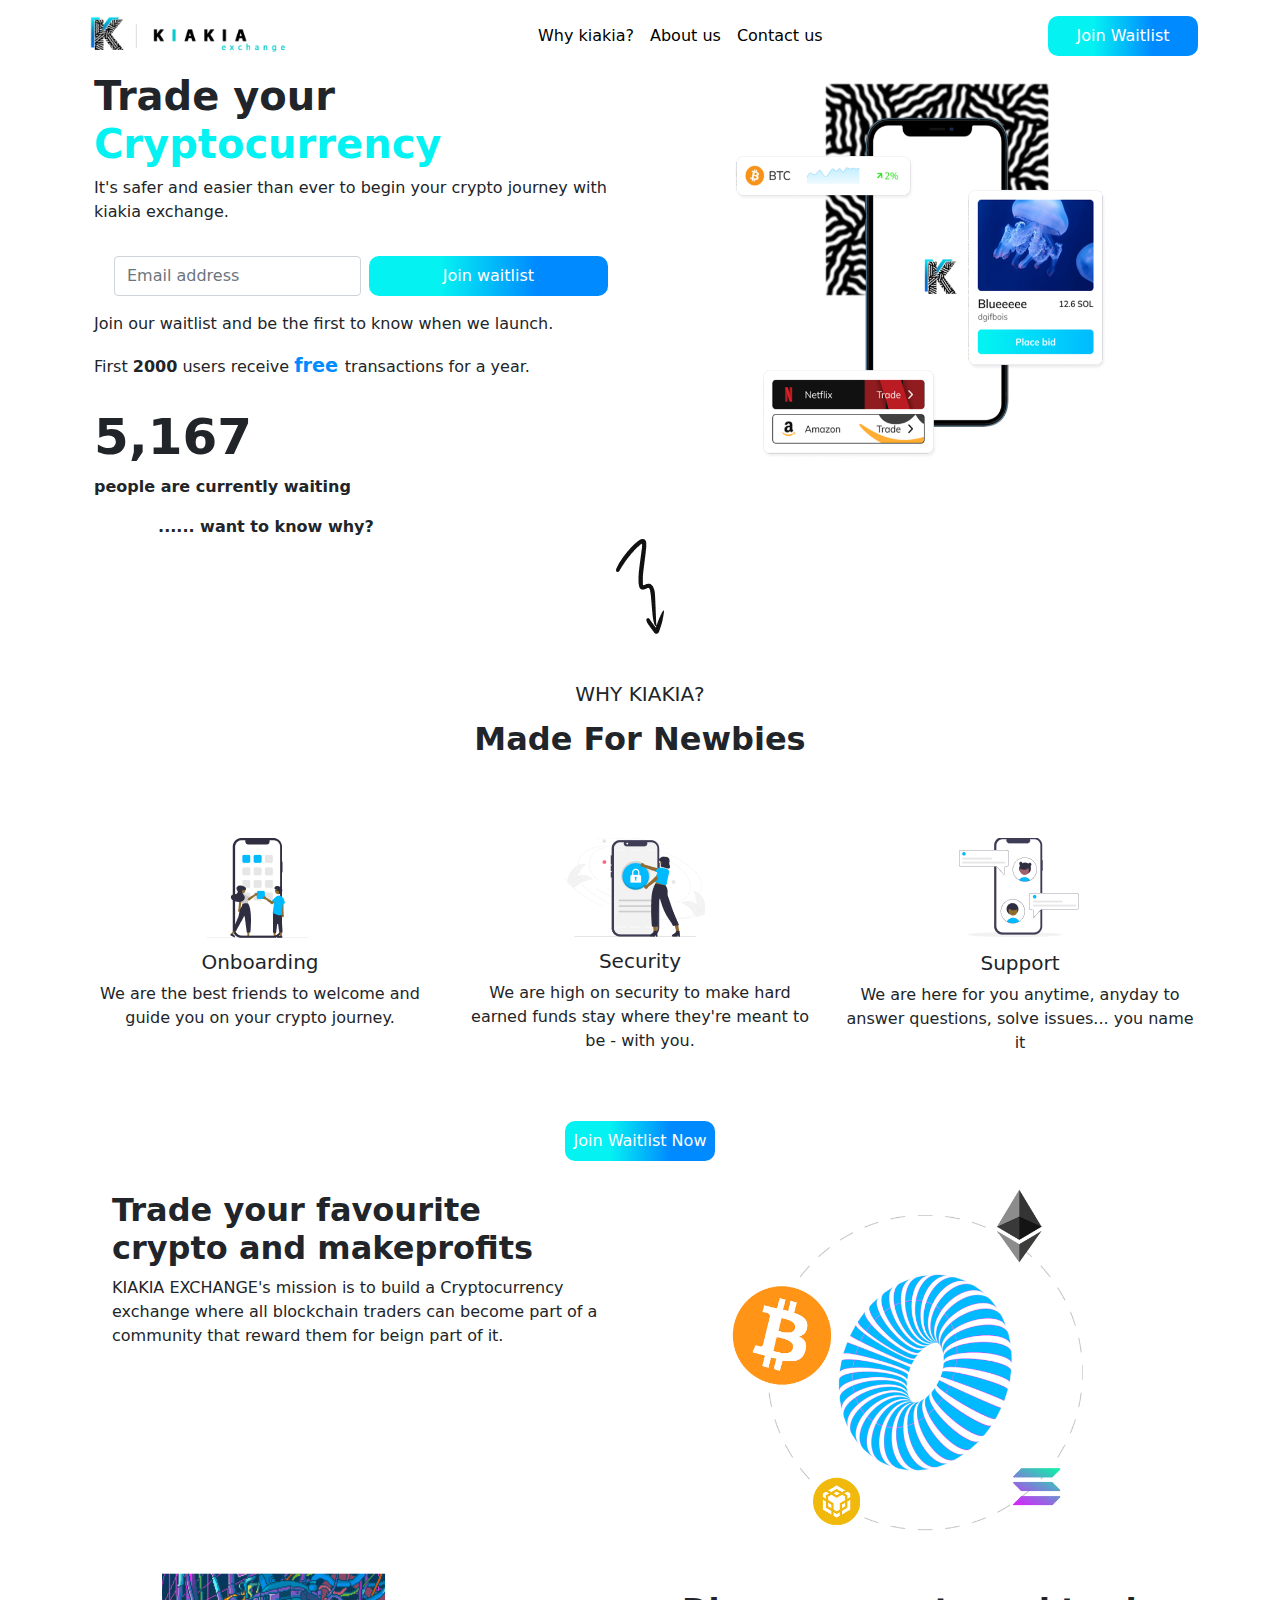
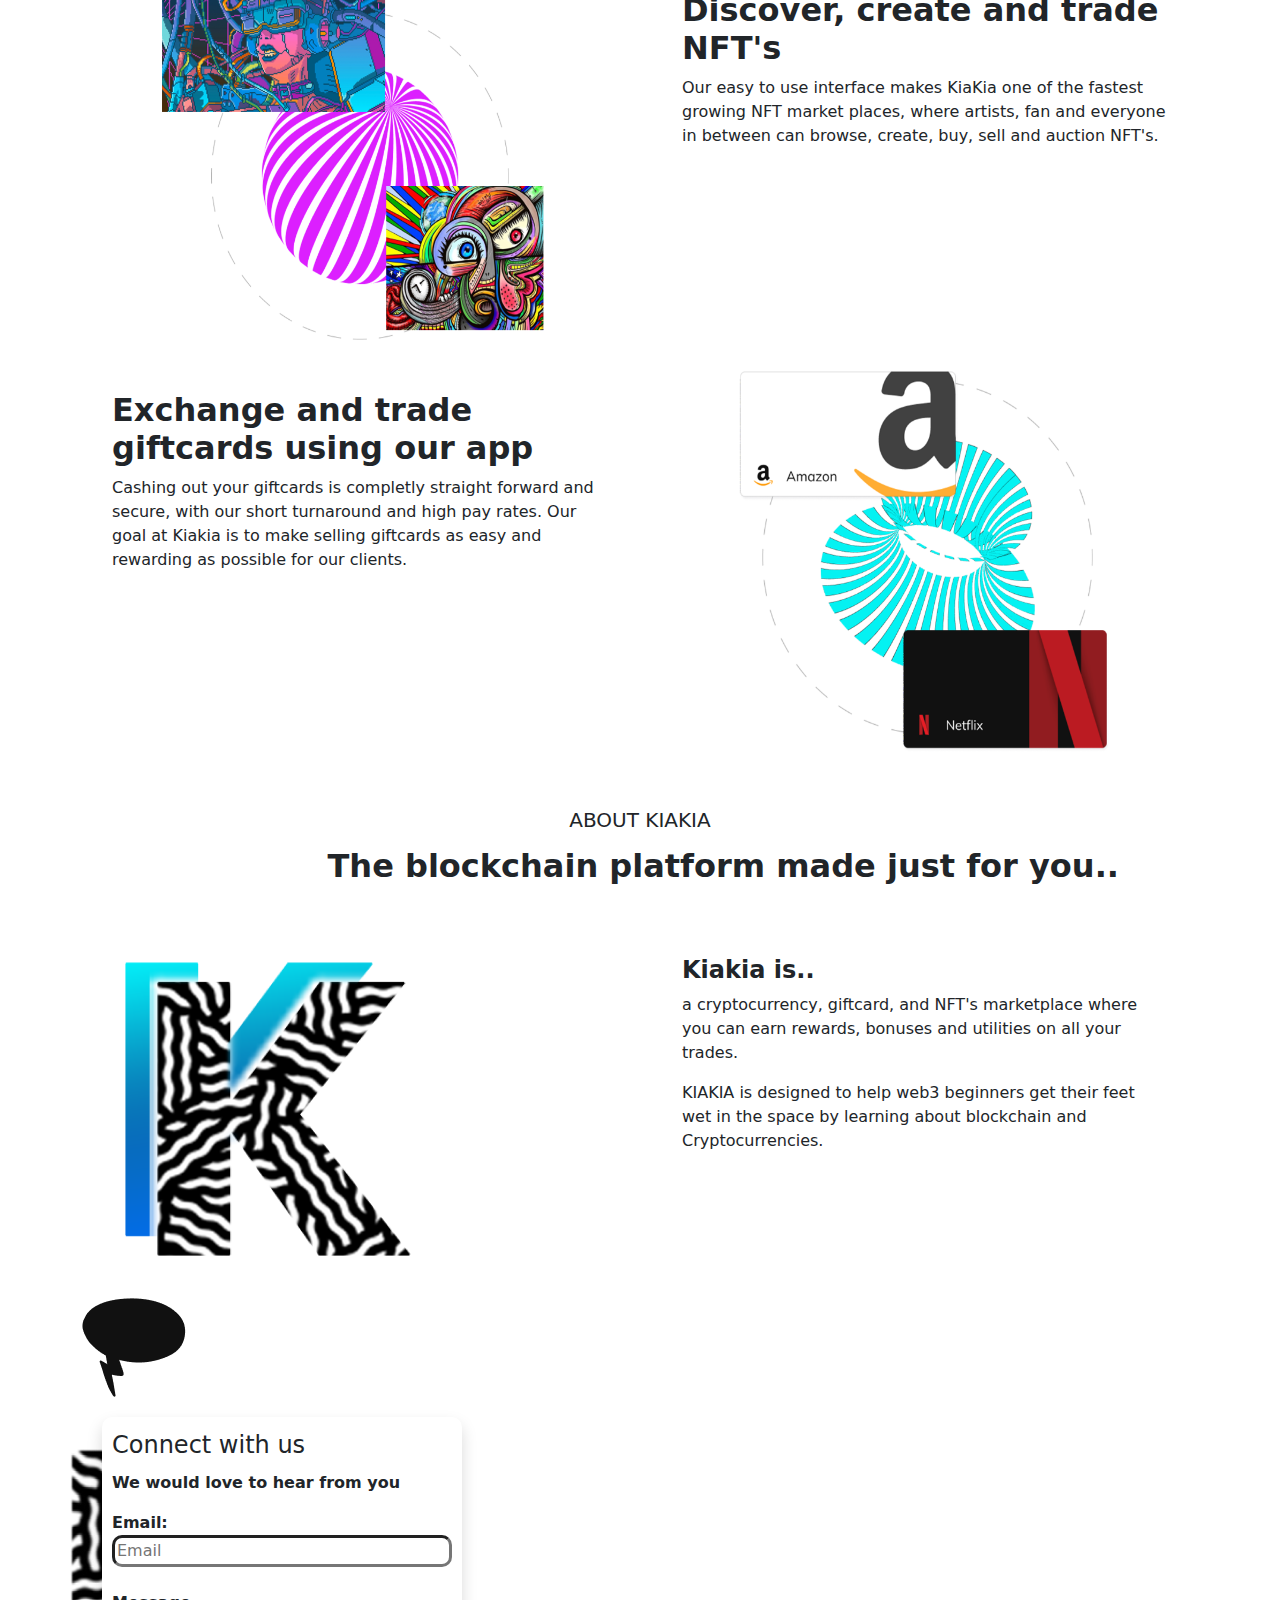
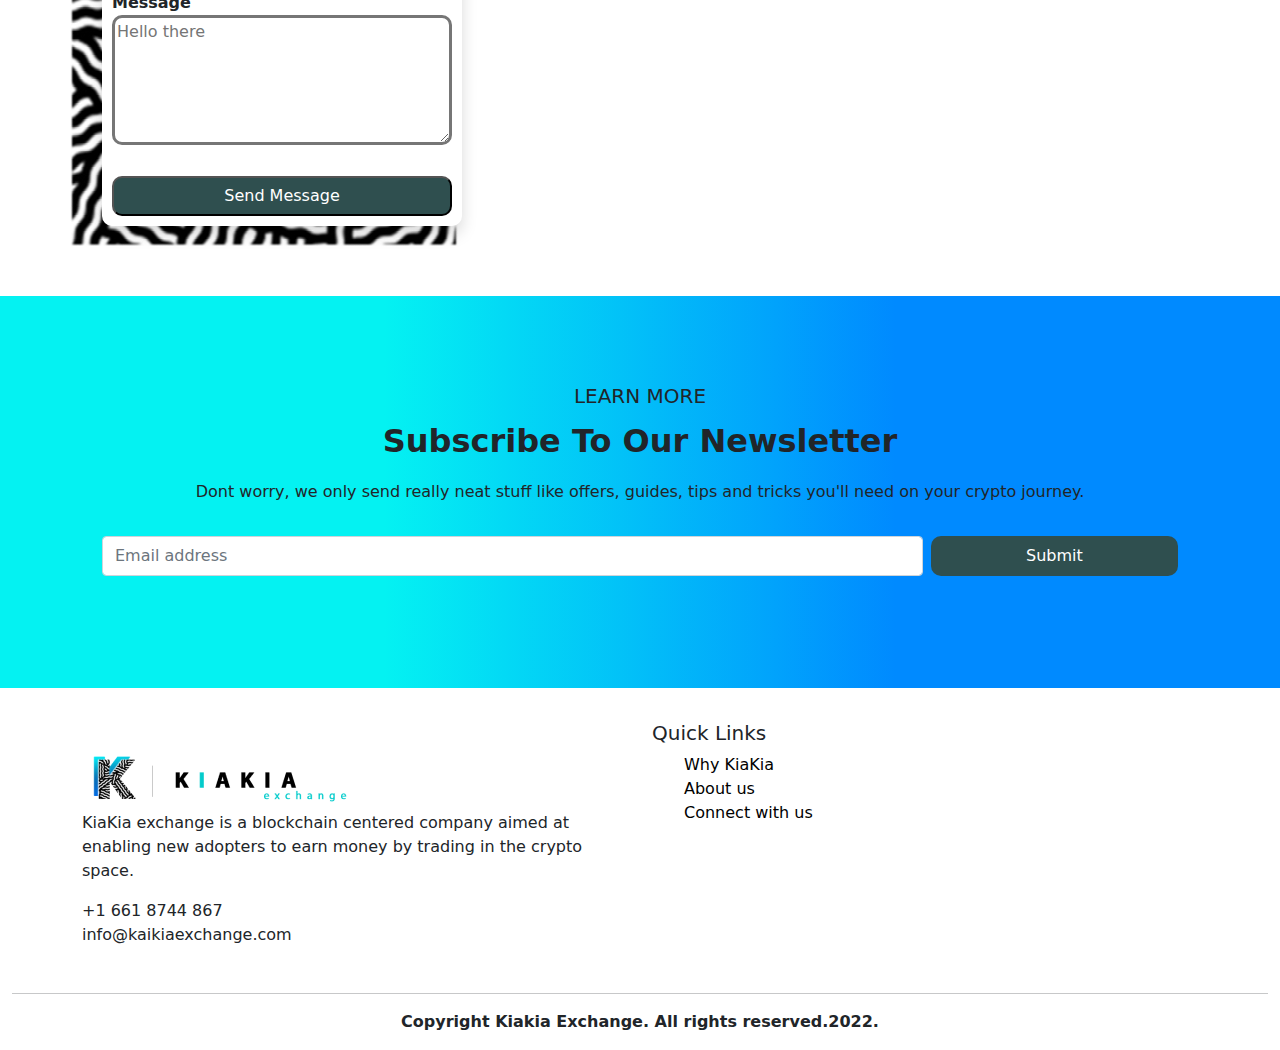
==== index.html @ a8860100 "fuckit" ====
<!DOCTYPE html>
<html>

<head>
  <!-- Basic -->
  <meta charset="utf-8" />
  <meta http-equiv="X-UA-Compatible" content="IE=edge" />
  <!-- Mobile Metas -->
  <meta name="viewport" content="width=device-width, initial-scale=1, shrink-to-fit=no" />
  <!-- Site Metas -->
  <meta name="keywords" content="" />
  <meta name="description" content="" />
  <meta name="author" content="" />
  <link rel="shortcut icon" href="img/KK2.png" type="image/x-icon">
    <title>KiaKia</title>
       <link rel="stylesheet" href="css/style.css">
       <link rel="stylesheet" href="fonts/flaticon/font/flaticon.css">
       <link rel="stylesheet" href="css/bootstrap.css">
       <link rel="stylesheet" href="http://www.w3.org/2000/svg">
</head>
<body>
  <!-- Navbar Start -->
  <header class="header_section">
    <div class="container">
      <nav class="navbar navbar-expand-lg custom_nav-container ">
        <a class="navbar-brand " href="index.html">
          <img src="img/KIAKIA 2 2.png" height="46" alt="kiakia">
        </a>

        <button class="navbar-toggler" type="button" data-toggle="collapse" data-target="#navbarSupportedContent" aria-controls="navbarSupportedContent" aria-expanded="false" aria-label="Toggle navigation">
          <div class="na"> </div>
          <div class="na"> </div>
          <div class="na"> </div>
        </button>

        <div class="collapse navbar-collapse" id="navbarSupportedContent">
          <div class="navbar-nav font-weight-bold mx-auto py-0">
            <ul class="navbar-nav">
              <li class="nav-item">
                <a class="nav-link" style="color: black;" href="#why">Why kiakia? </a>
              </li>
              <li class="nav-item">
                <a class="nav-link" style="color: black;" href="#about"> About us</a>
              </li>
              <li class="nav-item">
                <a class="nav-link" style="color: black;" href="#Contact">Contact us</a>
              </li>
            </ul>
          </div class="nav-item">
          <input type="button" class="butto" value="Join Waitlist">
      </div>
          </div>
        </div>
      </nav>
    </div>
  </header>
  <!-- Navbar End -->
  <!--Homepage start-->
  <section class="homepage container">
    <div class="container  ">
      <div class="row">
        <div class="col-lg-6">
          <div class="">
              <h1><b>
                Trade your </br><span> </span>
              </b></h1>
            <p>
                It's safer and easier than ever to begin your crypto journey with kiakia exchange.
            </p>
            <div>
              <form class="d-flex">
                <input class="form-control me-2" type="email" placeholder="Email address" aria-label="Search"></br>
                <button class="button" type="submit">Join waitlist</button>
              </form>
              <p>Join our waitlist and be the first to know when we launch.</p>
            </div>
            <div>
            First <b>2000</b> users receive <b style="color:#008aff; font-size: larger;">free </b>transactions for a year.
            </div>
            <h1 class="num">
            <b>5,167</b>
            </h1>
            <p>
            <b>people are currently waiting</b>
            </p>
            <div class="why"><b>...... want to know why?</b></div>
          </div>
        </div>
        <div class="col-lg-6">
          <div class="img-box">
            <img src="img/slow burn 11.png" style="height: 400px; width: 400px;" class="burn" alt="">
          </div>
        </div>
      </div>
    </div>
  </section>
  <!--Homepage end-->
  <!--About us start-->
  <section class="about container" id="why">
      <img src="img/Vector.png" class="arrow" alt="">
      <div class="question">
          WHY KIAKIA?
      </div>
      <h2 class="answer"><b>Made For Newbies</b></h2>
          <div class="row">
            <div class="col-md-6 col-lg-4 mx-auto">
              <div class="box ">
                <div class="">
                  <img src="img/Frame 50.png" class="phones" alt="">
                </div>
                <div class="detail-box">
                  <h5>
                    Onboarding
                  </h5>
                  <p>
                   We are the best friends to welcome and guide you on your crypto journey.
                  </p>
                </div>
              </div>
            </div>
            <div class="col-md-6 col-lg-4 mx-auto">
              <div class="box ">
                <div class="">
                  <img src="img/Frame 51.png" class="phone" alt="">
                </div>
                <div class="detail-box">
                  <h5>
                   Security
                  </h5>
                  <p>
                   We are high on security to make hard earned funds stay where they're meant to be - with you.
                  </p>
                </div>
              </div>
            </div>
            <div class="col-md-6 col-lg-4 mx-auto">
              <div class="box ">
                <div class="">
                  <img src="img/Frame 52.png" class="phones" alt="">
                </div>
                <div class="detail-box">
                  <h5>
                   Support
                  </h5>
                  <p>
                    We are here for you anytime, anyday to answer questions, solve issues... you name it 
                  </p>
                </div>
              </div>
            </div>
          </div>
      <div class="join-btn">
         <button class="butto">Join Waitlist Now</button>
      </div>
  </section>
  <!--About us start-->
  <!--Trade start-->
  <section class="trade container">
    <div class="row">
      <div class="col-md-6">
        <div class="burnt">
          <h2><b>Trade your favourite crypto and makeprofits</b></h2>
          <p>KIAKIA EXCHANGE's mission is to build a Cryptocurrency exchange where all blockchain traders can become part of a community that reward them for beign part of it.</p>
        </div>
      </div>
      <div class=" col-md-6 ">
        <div class="">
          <img src="img/slow burn 2.png" class="burn" alt="">
      </div>
    </div>
  </section>
  <!--Trade start-->
  <section class="trade container" id="About">
    <div class="row">
      <div class=" col-md-6">
        <div class="img-box">
          <img src="img/slow burn 3.png" class="burn" alt="">
        </div>
      </div>
      <div class=" col-md-6">
        <div class="burnt">
          <h2>
            <b>Discover, create and trade NFT's</b>
          </h2>
            <p>
              Our easy to use interface makes KiaKia one of the fastest growing NFT market places, where artists, fan and everyone in between can browse, create, buy, sell and auction NFT's.
            </p>
        </div>
      </div>
    </div>
  </section>
  <!--Trade stop-->
  <!--2nd trade start-->
  <section class="trade container">
    <div class="row">
      <div class="col-md-6 ">
        <div class="burnt"> 
          <h2><b>Exchange and trade giftcards using our app</b></h2>
          <p>Cashing out your giftcards is completly straight forward and secure, with our short turnaround and high pay rates. Our goal at Kiakia is to make selling giftcards as easy and rewarding as possible for our clients.</p>
        </div>
    </div>
    <div class=" col-md-6">
      <div class="img-box">
        <img src="img/slow burn 4.png" class="burn" alt="">
      </div>
    </div>
  </section>
  <!--2nd trade stop-->
  <!--2 About start-->
  <section class="about container" id="about">
      <div class="question">
          ABOUT KIAKIA
      </div>
      <h2 class="answer1"><b>The blockchain platform made just for you..</b></h2>
      <div class="row pic">
        <div class=" col-md-6">
          <div class="img-box">
            <img src="img/KIAKIA 3 1.png" alt="">
          </div>
        </div>
        <div class=" col-md-6">
          <div class="burnt">
            <div class="heading_container">
              <h4>
                <b>Kiakia is..</b>
              </h4>
            </div>
            <p>
             a cryptocurrency, giftcard, and NFT's marketplace where you can earn rewards, bonuses and utilities on all your trades.
            </p>
            <p>
              KIAKIA is designed to help web3 beginners get their feet wet in the space by learning about blockchain and Cryptocurrencies.
            </p>
          </div>
        </div>
    </div>
  </section>
  <!--2 About stop-->
  <!--partners start-->
  </section>
  <!--partners stop-->
  <!--register start-->
  <section class="about container">
    <img src="img/Vector (4).png" alt="">
    <div class="row">
    <div class="form col-md-6">
      <form action="" class="contain shadow"  method="get">
        <fieldset>
          <legend>Connect with us</legend>
          <p><b>We would love to hear from you</b></p>
          <label for="Email"><b>Email:</b></label></br>
          <input type="email" placeholder="Email"><br><br>
          <label for="message"><b>Message</b></label></br>
          <textarea name="" placeholder="Hello there" id="" cols="30" rows="5"></textarea><br><br>
          <button type="submit" class="btnn">Send Message</button>
        </fieldset>
      </form>
    </div>
  </div>
  </section>
  <!--register stop-->
  <!-- learn more start -->
  <section class="learn">
    <div class="container">
      <div class="question">
        LEARN MORE
      </div>
      <h2 class="answer2"><b>Subscribe To Our Newsletter</b></h2>
      <p class="answer2">Dont worry, we only send really neat stuff like offers, guides, tips and tricks you'll need on your crypto journey. </p>
      <form class="d-flex">
        <input class="form-control me-2" type="email" placeholder="Email address" aria-label="Search">
        <button class="buttn" type="submit">Submit</button>
      </form><br>&nbsp;<br>&nbsp;<br>&nbsp;<br>
    </div>
  </section>
  <!-- learn more stop -->
  <!-- footer start -->
  <section class="about container" id="contact">
    <div class="row pic">
      <div class="col-md-6 burnt">
        <div>
          <img src="img/KIAKIA 2 2.png" alt="">
        </div>
        <p>
          KiaKia exchange is a blockchain centered company aimed at enabling new adopters to earn money by trading in the crypto space. 
        </p>
        <div class="contact_nav">
          <div>
            <i class="fa fa-phone" aria-hidden="true"></i>
            +1 661 8744 867
          </div>
          <div>
            <i class="fa fa-envelope" aria-hidden="true"></i>
            info@kaikiaexchange.com
          </div>   
        </div>
      </div>
      <div class="col-md-6">
        <h5>Quick Links</h5>
        <ul style="list-style-type:none;" >
          <li><a href="#why" style="color: black; text-decoration:none;">Why KiaKia</a></li>
          <li><a href="#about"style="color: black; text-decoration:none;">About us</a></li>
          <li><a href="#contact"style="color: black; text-decoration:none;">Connect with us</a></li>
        </ul>
        <div class="social_box">
          <a href="https://instagram.com/kiakiaexchange?igshid=YmMyMTA2M2Y=">
            <i class="fa fa-instagram" aria-hidden="true"></i>
          </a>
          <a href="https://twitter.com/kiakiaexchange?t=NP9sH1aq3BWQOJRg7xhEQ&s=08">
            <i class="fa fa-twitter" aria-hidden="true"></i>
          </a>
        </div>

      </div>
    </div>
  </section>
  <!-- footer stop -->
  <!-- end start -->
  <section class="container-fluid footer_section">
    <hr>
    <p class="foot"><b>Copyright Kiakia Exchange. All rights reserved.2022.</b></p>
  </section>
  <!-- end stop -->
  <!-- jQery -->
  <script type="text/javascript" src="js/jquery-3.4.1.min.js"></script>
  <!-- bootstrap js -->
  <script type="text/javascript" src="js/bootstrap.js"></script>
  <!-- custom js -->
  <script type="text/javascript" src="js/custom.js"></script><script src="https://apps.elfsight.com/p/platform.js" defer></script>
  <div class="elfsight-app-7509a3c0-3e7f-416a-9f14-fbac5e58267f"></div>
</body>
</html>
---- css/style.css ----
.button{
	background-image: linear-gradient(to left, #008aff 30%, #04f2f2 70%);
	color: white;
	width: 250px;
	height: 40px;
    border-radius: 10px;
    border: 0ch;
    width: 100%;
}
.butto{
    background-image: linear-gradient(to left, #008aff 30%, #04f2f2 70%);
	color: white;
	width: 150px;
	height: 40px;
    border-radius: 10px;
    border: 0ch;
}
.input[type=text]{
width: 100%;
padding: auto;
margin: 8px 0;
box-sizing: border-box;
}
.homepage{
padding-top: 5%;
}
.page{
   padding-left: 40%;
}
.why{
   padding-left: 12%;
}
.num{
    padding-top: 5%;
    font-size: 50px;
}
/**About**/
.arrow{
    display: block;
    margin-left: auto;
    margin-right: auto;
}
.question{
    text-align: center;
    padding-top: 4%;
    font-size: 20px;
}
.answer{
    text-align: center;
    padding-top: 1%;
}
.pic{
    padding-top: 3%;
}
.button-now{
    background-image: linear-gradient(to left, #008aff 30%, #04f2f2 70%);
    color: white;
    width: 350px;
    height: 50px;
    border-radius: 10px;
    border: 0ch;
    padding-left: 35%;
}
.trade{
    padding-top: 5%;
}
.answer1{
    padding-left: 22%;
    padding-top: 1%;
}
.box{
    padding-top: 20%;
}
.answer2{
    padding-top: 1%;
    text-align: center;
}
.form{
    background-image: url(../img/KIAKIA\ pattern\ 2.png);
    background-position:left;
    background-repeat:no-repeat ;
    box-sizing: border-box;
    position: relative;
    border-radius: 20px;
    padding-bottom: 50px;
}
.contain{
    margin: 20px;
    padding: 10px;
    background-color: white;
    border-radius: 10px;
    height: auto;
    width: 360px;
    margin-right: 5px;
}
input,textarea{
    width: 100%;
    border-width: medium;
    border-radius: 10px;
}
.btnn{
    background-color:darkslategray;
    color: white;
    cursor: pointer;
    border-radius: 10px;
    width: 100%;
    height: 40px;
}
.img-box{
    width: 100%;
}
.buttn{
    background-color:darkslategray;
	color: white;
	width: 30%;
	height: 40px;
    border-radius: 10px;
    border: 0ch;
}
.shift{
    margin-top: 70px;
}
.learn{
    background-image: linear-gradient(to left, #008aff 30%, #04f2f2 70%);
}
.d-flex{
    color: white;
    padding: 16px 20px;
    border: none;
    cursor: pointer;
    border-radius: 10px;
    vertical-align: middle;
}
.fle{
 width: 50%;  
 border-radius: 10px;
 border: black;
 padding: 16px 20px;
 display: block;
margin-left: auto;
margin-right: auto;
}
.burn{
display: block;
margin-left: auto;
margin-right: auto;
width: 400px;
height: 400px;
}
.phone{
    display: block;
margin-left: auto;
margin-right: auto;
}
.phones{
    display: block;
margin-left: auto;
margin-right: auto;
}
.detail-box{
    text-align: center;
}
.join-btn{
    text-align: center;
    padding-top: 50px;
}
.burnt{
   margin: auto;
   width: 100%;
   padding: 30px;
   padding: auto;
}
.burn{
    display: block;
    margin-left: auto;
    margin-right: auto;
}
.learn{
    padding-top: 40px;
}
.foot{
    text-align: center;
}
.icon{
    width: 100%;
    display: -webkit-box;
    display: -ms-flexbox;
    display: flex;
    margin-top: 25px;
}
span::before{
    content: "Cryptocurrency";
    animation: animate infinite 5s;
    color:#04f2f2
}
@keyframes animate{
    0%{
        content: "Cryptocurrency";
    }
    50%{
        content: "Giftcards";
    }
    75%{
        content: "NFTs";
    }
}
body{
    background-color: white;
    color: black;
}
.dark-mode{
    background-color: black;
    color: white;
}
.nav-item{
    text-align: center;
    display: block;
    margin-left: auto;
    margin-right: auto;
}
.na{
    width: 35px;
    height: 5px;
    background-color: #008aff;
    margin: 6px 0;
}
.nav-item .button{
    display: block;
    margin-left: auto;
    margin-right: auto;
}
.container{
    padding: 0px;
}
---- fonts/flaticon/font/flaticon.css ----
@font-face {
  font-family: "Flaticon";
  src: url("./Flaticon.eot");
  src: url("./Flaticon.eot?#iefix") format("embedded-opentype"),
       url("./Flaticon.woff2") format("woff2"),
       url("./Flaticon.woff") format("woff"),
       url("./Flaticon.ttf") format("truetype"),
       url("./Flaticon.svg#Flaticon") format("svg");
  font-weight: normal;
  font-style: normal;
}

@media screen and (-webkit-min-device-pixel-ratio:0) {
  @font-face {
    font-family: "Flaticon";
    src: url("./Flaticon.svg#Flaticon") format("svg");
  }
}

[class^="flaticon-"]:before, [class*=" flaticon-"]:before,
[class^="flaticon-"]:after, [class*=" flaticon-"]:after {   
  font-family: Flaticon;
        font-size: 20px;
font-style: normal;
margin-left: 20px;
}

.flaticon-001-swing:before { content: "\f100"; }
.flaticon-002-bricks:before { content: "\f101"; }
.flaticon-003-feeding-bottle:before { content: "\f102"; }
.flaticon-004-balloons:before { content: "\f103"; }
.flaticon-005-marker:before { content: "\f104"; }
.flaticon-006-spinning-top:before { content: "\f105"; }
.flaticon-007-sandbox:before { content: "\f106"; }
.flaticon-008-tambourine:before { content: "\f107"; }
.flaticon-009-bib:before { content: "\f108"; }
.flaticon-010-slide:before { content: "\f109"; }
.flaticon-011-mat:before { content: "\f10a"; }
.flaticon-012-kite:before { content: "\f10b"; }
.flaticon-013-brush:before { content: "\f10c"; }
.flaticon-014-blackboard:before { content: "\f10d"; }
.flaticon-015-potty:before { content: "\f10e"; }
.flaticon-016-apple:before { content: "\f10f"; }
.flaticon-017-toy-car:before { content: "\f110"; }
.flaticon-018-ball:before { content: "\f111"; }
.flaticon-019-pencil:before { content: "\f112"; }
.flaticon-020-rattle:before { content: "\f113"; }
.flaticon-021-juice-box:before { content: "\f114"; }
.flaticon-022-drum:before { content: "\f115"; }
.flaticon-023-girl:before { content: "\f116"; }
.flaticon-024-shape-toy:before { content: "\f117"; }
.flaticon-025-sandwich:before { content: "\f118"; }
.flaticon-026-paper-boat:before { content: "\f119"; }
.flaticon-027-xylophone:before { content: "\f11a"; }
.flaticon-028-kindergarten:before { content: "\f11b"; }
.flaticon-029-clock:before { content: "\f11c"; }
.flaticon-030-crayons:before { content: "\f11d"; }
.flaticon-031-bell:before { content: "\f11e"; }
.flaticon-032-book:before { content: "\f11f"; }
.flaticon-033-blocks:before { content: "\f120"; }
.flaticon-034-popsicle:before { content: "\f121"; }
.flaticon-035-table:before { content: "\f122"; }
.flaticon-036-boy:before { content: "\f123"; }
.flaticon-037-toys:before { content: "\f124"; }
.flaticon-038-locker:before { content: "\f125"; }
.flaticon-039-seesaw:before { content: "\f126"; }
.flaticon-040-puzzle:before { content: "\f127"; }
.flaticon-041-abacus:before { content: "\f128"; }
.flaticon-042-synthesizer:before { content: "\f129"; }
.flaticon-043-teddy-bear:before { content: "\f12a"; }
.flaticon-044-scissors:before { content: "\f12b"; }
.flaticon-045-cookies:before { content: "\f12c"; }
.flaticon-046-bucket:before { content: "\f12d"; }
.flaticon-047-backpack:before { content: "\f12e"; }
.flaticon-048-paper-plane:before { content: "\f12f"; }
.flaticon-049-cutlery:before { content: "\f130"; }
.flaticon-050-fence:before { content: "\f131"; }
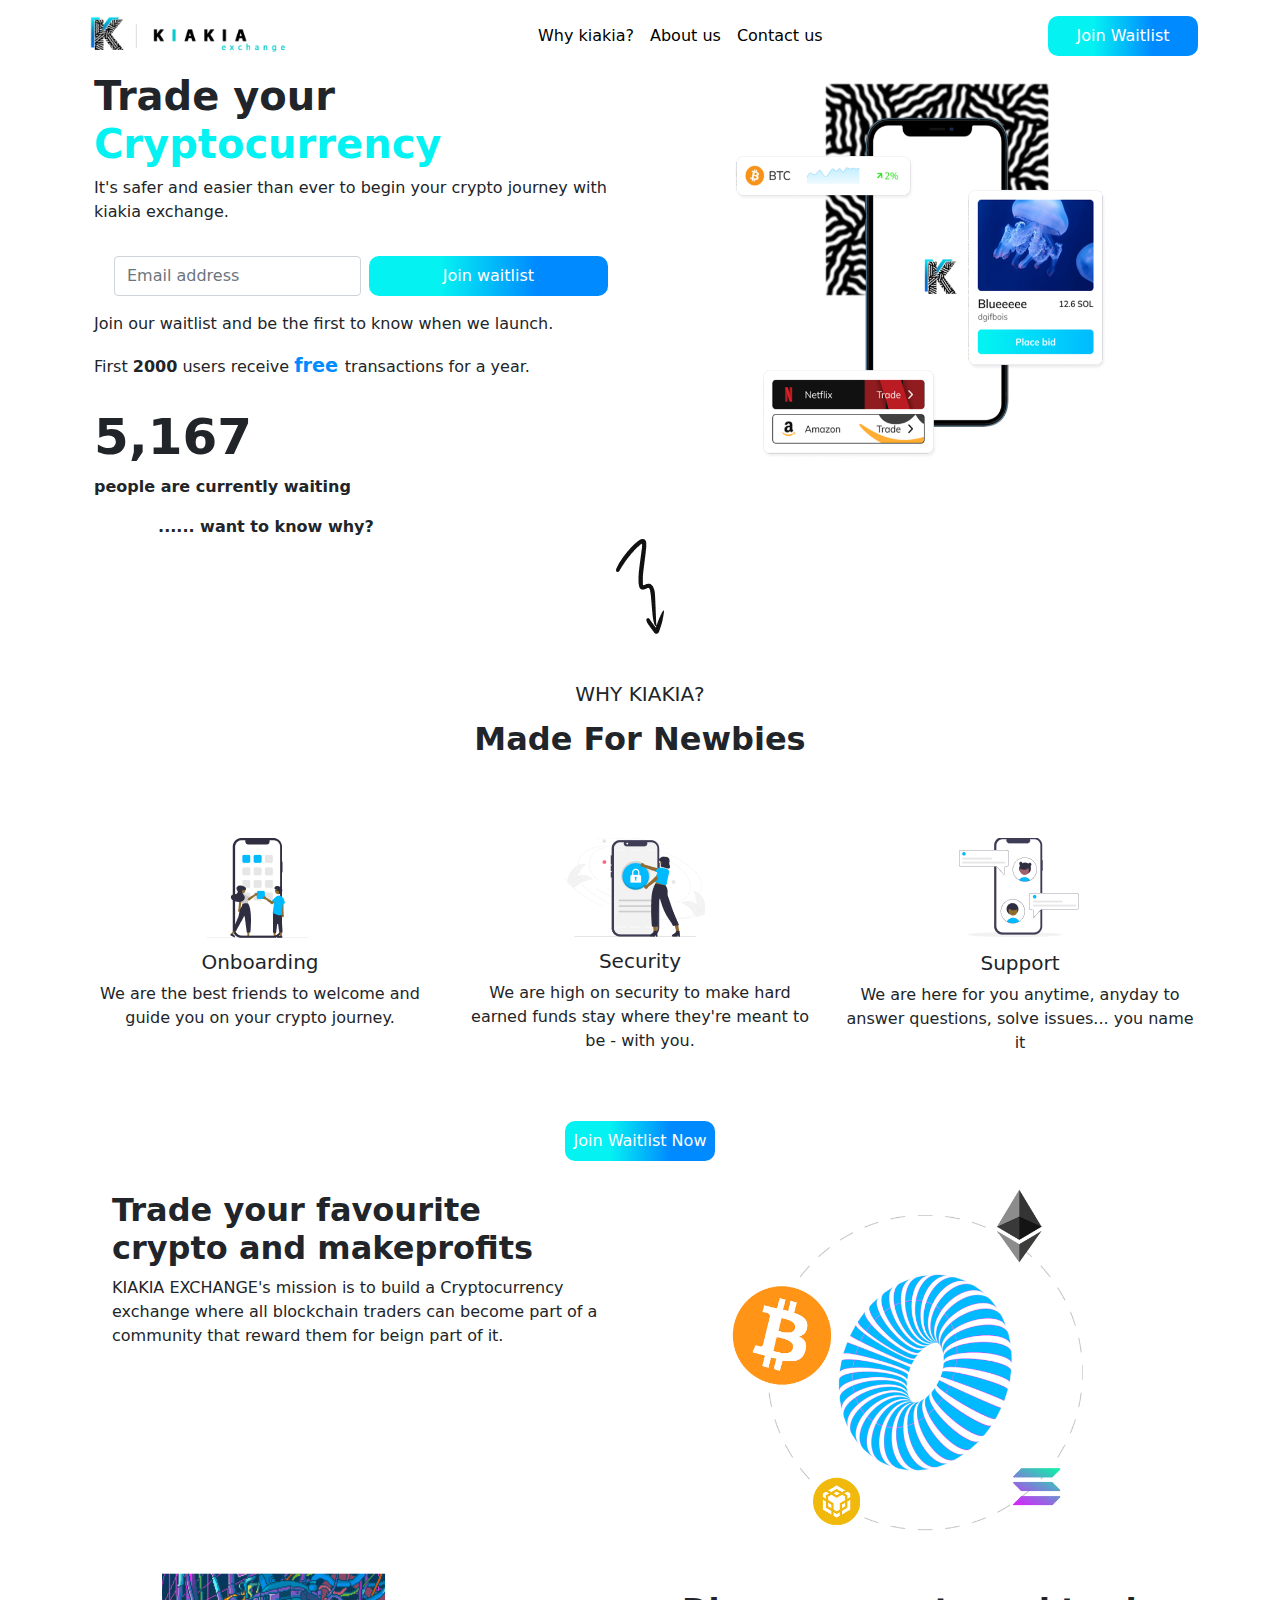
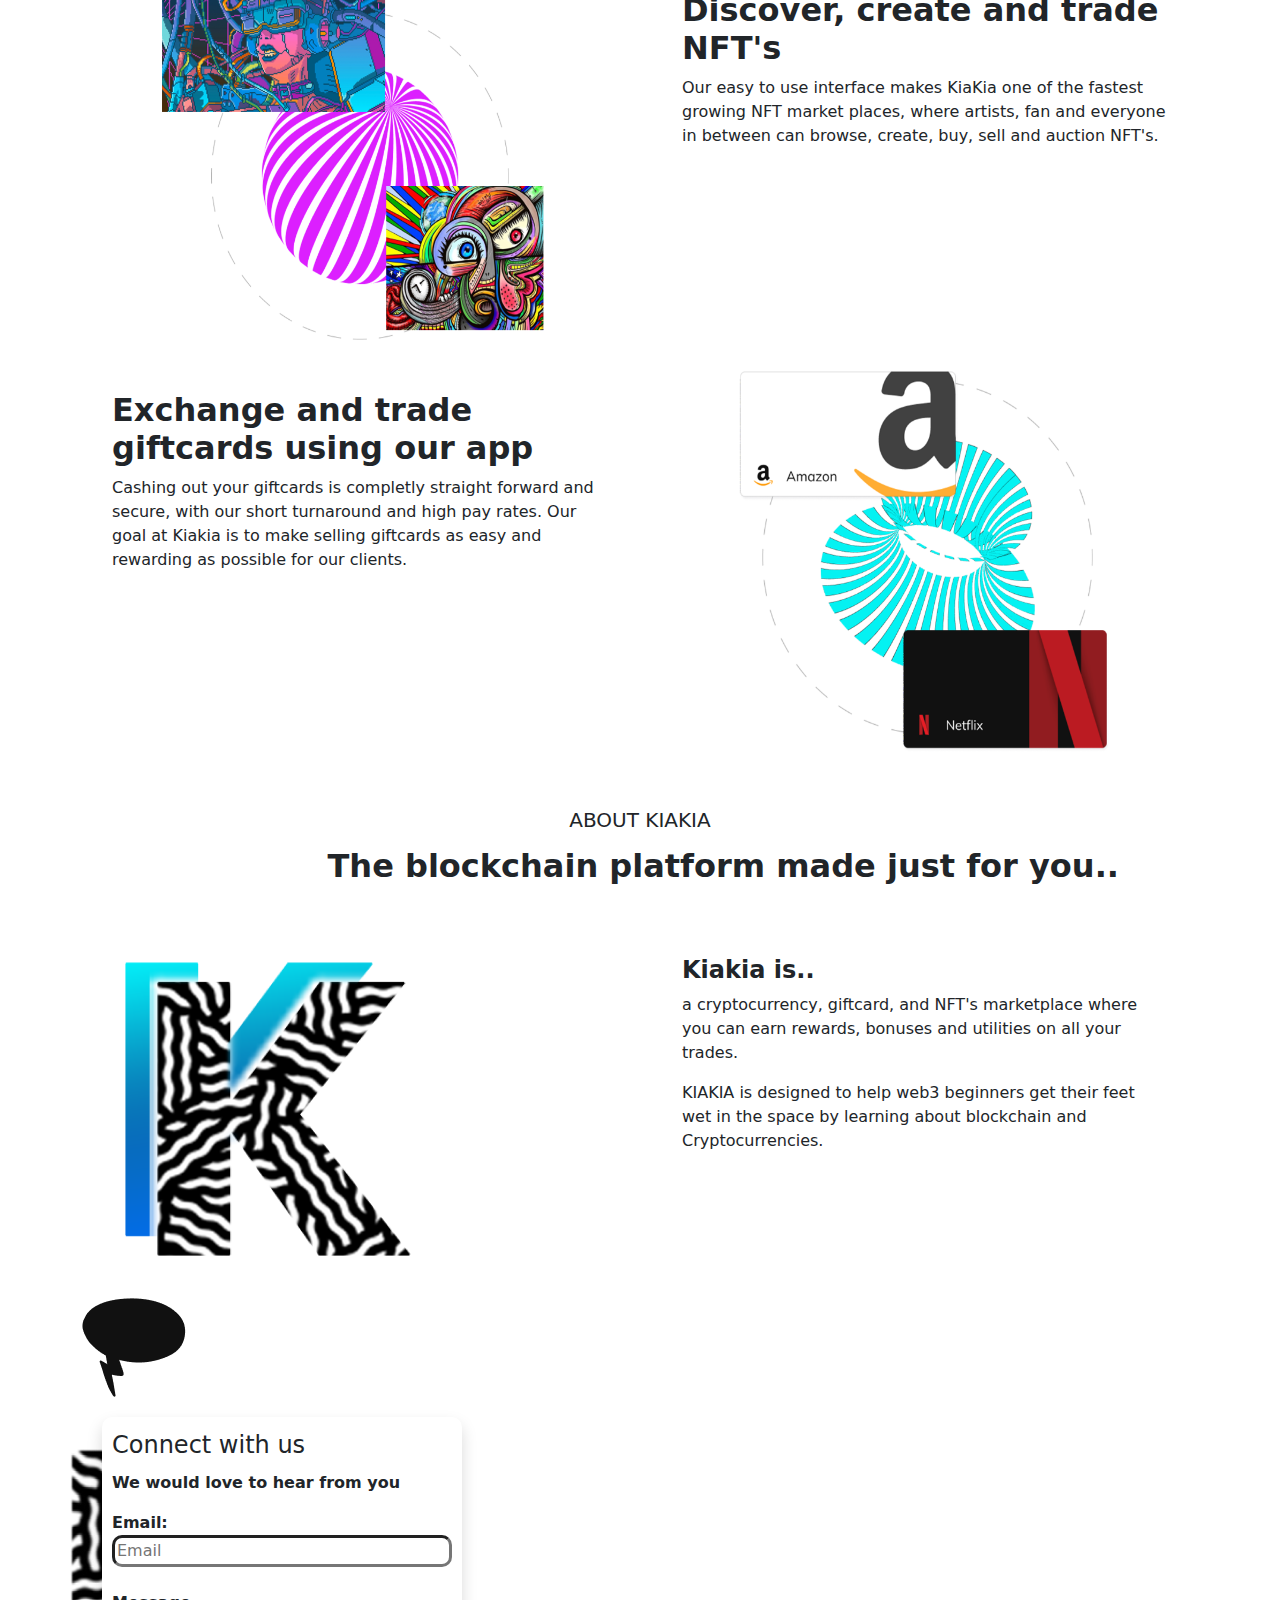
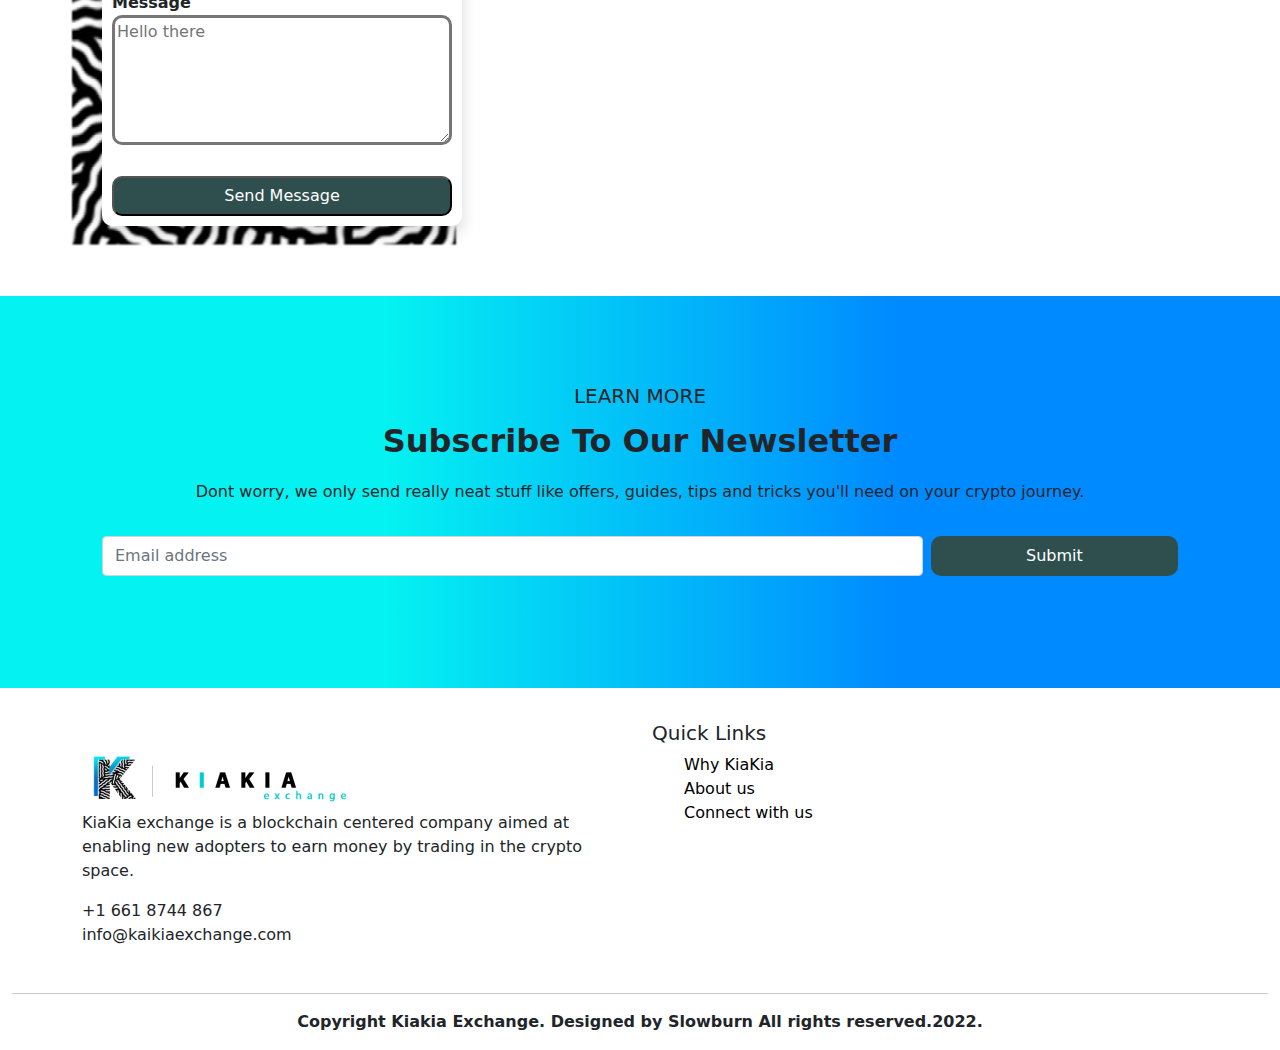
==== commit 558258d6: "Update index.html" ====
--- a/index.html
+++ b/index.html
@@ -318,7 +318,7 @@
   <!-- end start -->
   <section class="container-fluid footer_section">
     <hr>
-    <p class="foot"><b>Copyright Kiakia Exchange. All rights reserved.2022.</b></p>
+    <p class="foot"><b>Copyright Kiakia Exchange. Designed by Slowburn All rights reserved.2022.</b></p>
   </section>
   <!-- end stop -->
   <!-- jQery -->
@@ -329,4 +329,4 @@
   <script type="text/javascript" src="js/custom.js"></script><script src="https://apps.elfsight.com/p/platform.js" defer></script>
   <div class="elfsight-app-7509a3c0-3e7f-416a-9f14-fbac5e58267f"></div>
 </body>
-</html>+</html>
